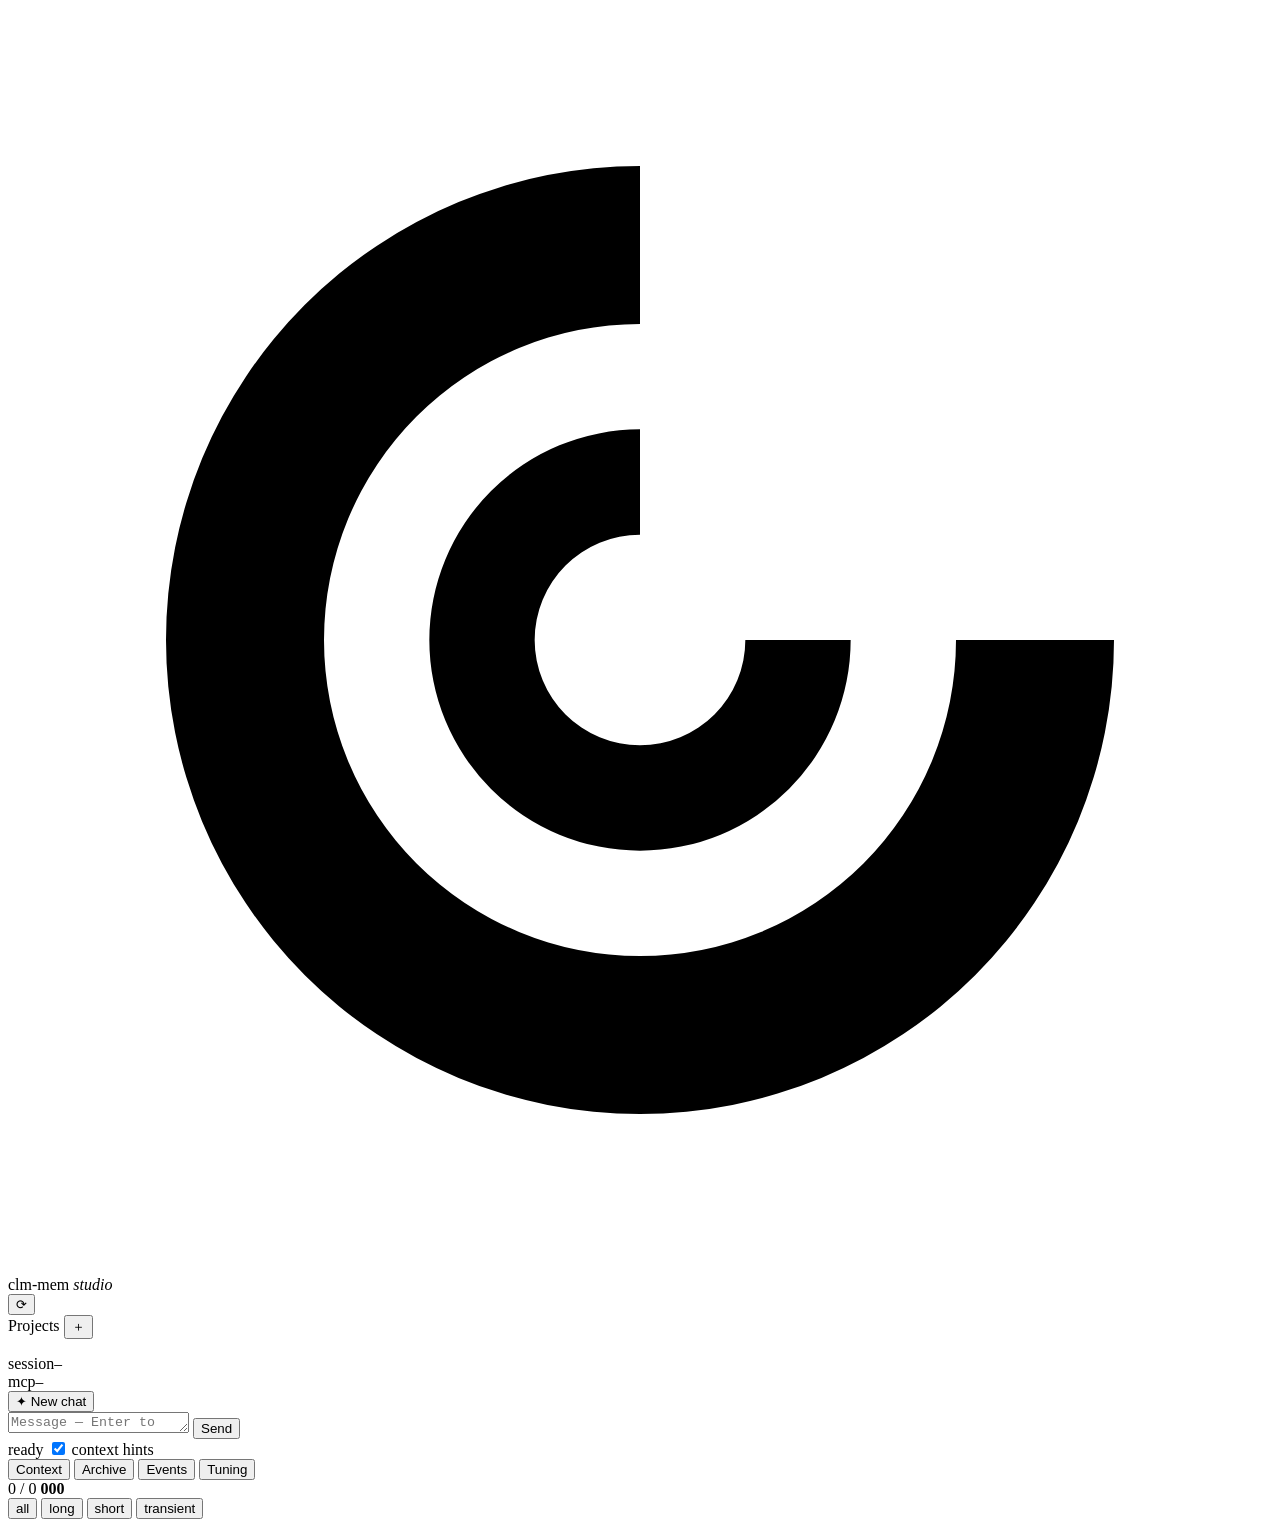
==== clm_mem/static/index.html @ be17dd7e "web studio UI assets + remote attach client + CLI wiring (--connect, --no-ui, MCP/ui urls)" ====
<!DOCTYPE html>
<html lang="en">
<head>
<meta charset="utf-8">
<meta name="viewport" content="width=device-width, initial-scale=1">
<title>clm-mem studio</title>
<link rel="icon" type="image/svg+xml" href="/favicon.svg">
<link rel="stylesheet" href="/style.css">
</head>
<body>
<header>
  <div class="brand">
    <svg class="logo" viewBox="0 0 24 24"><path d="M12 3a9 9 0 1 0 9 9h-3a6 6 0 1 1-6-6V3z"/><path d="M12 8a4 4 0 1 0 4 4h-2a2 2 0 1 1-2-2V8z"/></svg>
    <span class="name">clm-mem <em>studio</em></span>
  </div>
  <div class="status-pills" id="pills"></div>
  <div class="spacer"></div>
  <button id="refreshBtn" class="ghost" title="Refresh (f5)">⟳</button>
</header>

<main>
  <aside id="sidebar">
    <div class="side-head">
      <span>Projects</span>
      <button id="wsAddBtn" class="ghost tiny" title="New project">＋</button>
    </div>
    <form id="wsAddForm" hidden>
      <input id="wsAddInput" placeholder="project-name" autocomplete="off">
      <div class="row"><button type="submit" class="ok">create</button>
      <button type="button" class="cancel">cancel</button></div>
    </form>
    <ul id="wsList"></ul>
    <div class="side-foot">
      <div class="kv"><span>session</span><code id="sidLabel">—</code></div>
      <div class="kv"><span>mcp</span><code id="mcpLabel">—</code></div>
      <button id="newChatBtn" class="ghost">✦ New chat</button>
    </div>
  </aside>

  <section id="chatPane">
    <div id="messages"></div>
    <form id="composer">
      <div class="comp-row">
        <textarea id="input" rows="1" placeholder="Message — Enter to send, Shift+Enter for newline"></textarea>
        <button id="sendBtn" type="submit">Send</button>
      </div>
      <div class="comp-meta">
        <span id="statusLine">ready</span>
        <label class="hint-toggle"><input type="checkbox" id="hintsOn" checked> context hints</label>
      </div>
    </form>
  </section>

  <aside id="inspector">
    <nav id="tabs">
      <button data-tab="context" class="on">Context</button>
      <button data-tab="archive">Archive</button>
      <button data-tab="events">Events</button>
      <button data-tab="tuning">Tuning</button>
    </nav>

    <div id="tab-context" class="tab">
      <div class="budget">
        <div class="bar"><i id="budgetFill"></i></div>
        <div class="budget-text"><span id="budgetNums">0 / 0</span>
          <span class="counts">
            <b class="c-long" id="cLong">0</b><b class="c-short" id="cShort">0</b><b class="c-trans" id="cTrans">0</b>
          </span></div>
      </div>
      <div class="filter" id="tagFilter">
        <button data-tag="" class="on">all</button>
        <button data-tag="longterm">long</button>
        <button data-tag="shortterm">short</button>
        <button data-tag="transient">transient</button>
      </div>
      <ul id="blockList"></ul>
    </div>

    <div id="tab-archive" class="tab" hidden>
      <form id="searchForm"><input id="searchInput" placeholder="search evicted memory…" autocomplete="off"></form>
      <ul id="archiveList"><li class="empty">Type to search the archive.</li></ul>
    </div>

    <div id="tab-events" class="tab" hidden>
      <ul id="eventList"><li class="empty">No context events yet.</li></ul>
    </div>

    <div id="tab-tuning" class="tab" hidden>
      <label class="tune">shortterm keep per FIFO round
        <input type="range" id="keepSlider" min="0" max="95" step="5" value="50">
        <output id="keepOut">50%</output></label>
      <label class="tune">context budget (tokens)
        <input type="number" id="budgetInput" min="64" step="64" value="8192"></label>
      <label class="tune">evict threshold (SystemOne noul)
        <input type="range" id="thrSlider" min="0" max="100" step="5" value="70">
        <output id="thrOut">0.70</output></label>
      <p class="note">Changes apply live to the selected project's session.</p>
    </div>
  </aside>
</main>

<div id="toast"></div>
<script src="/app.js"></script>
</body>
</html>
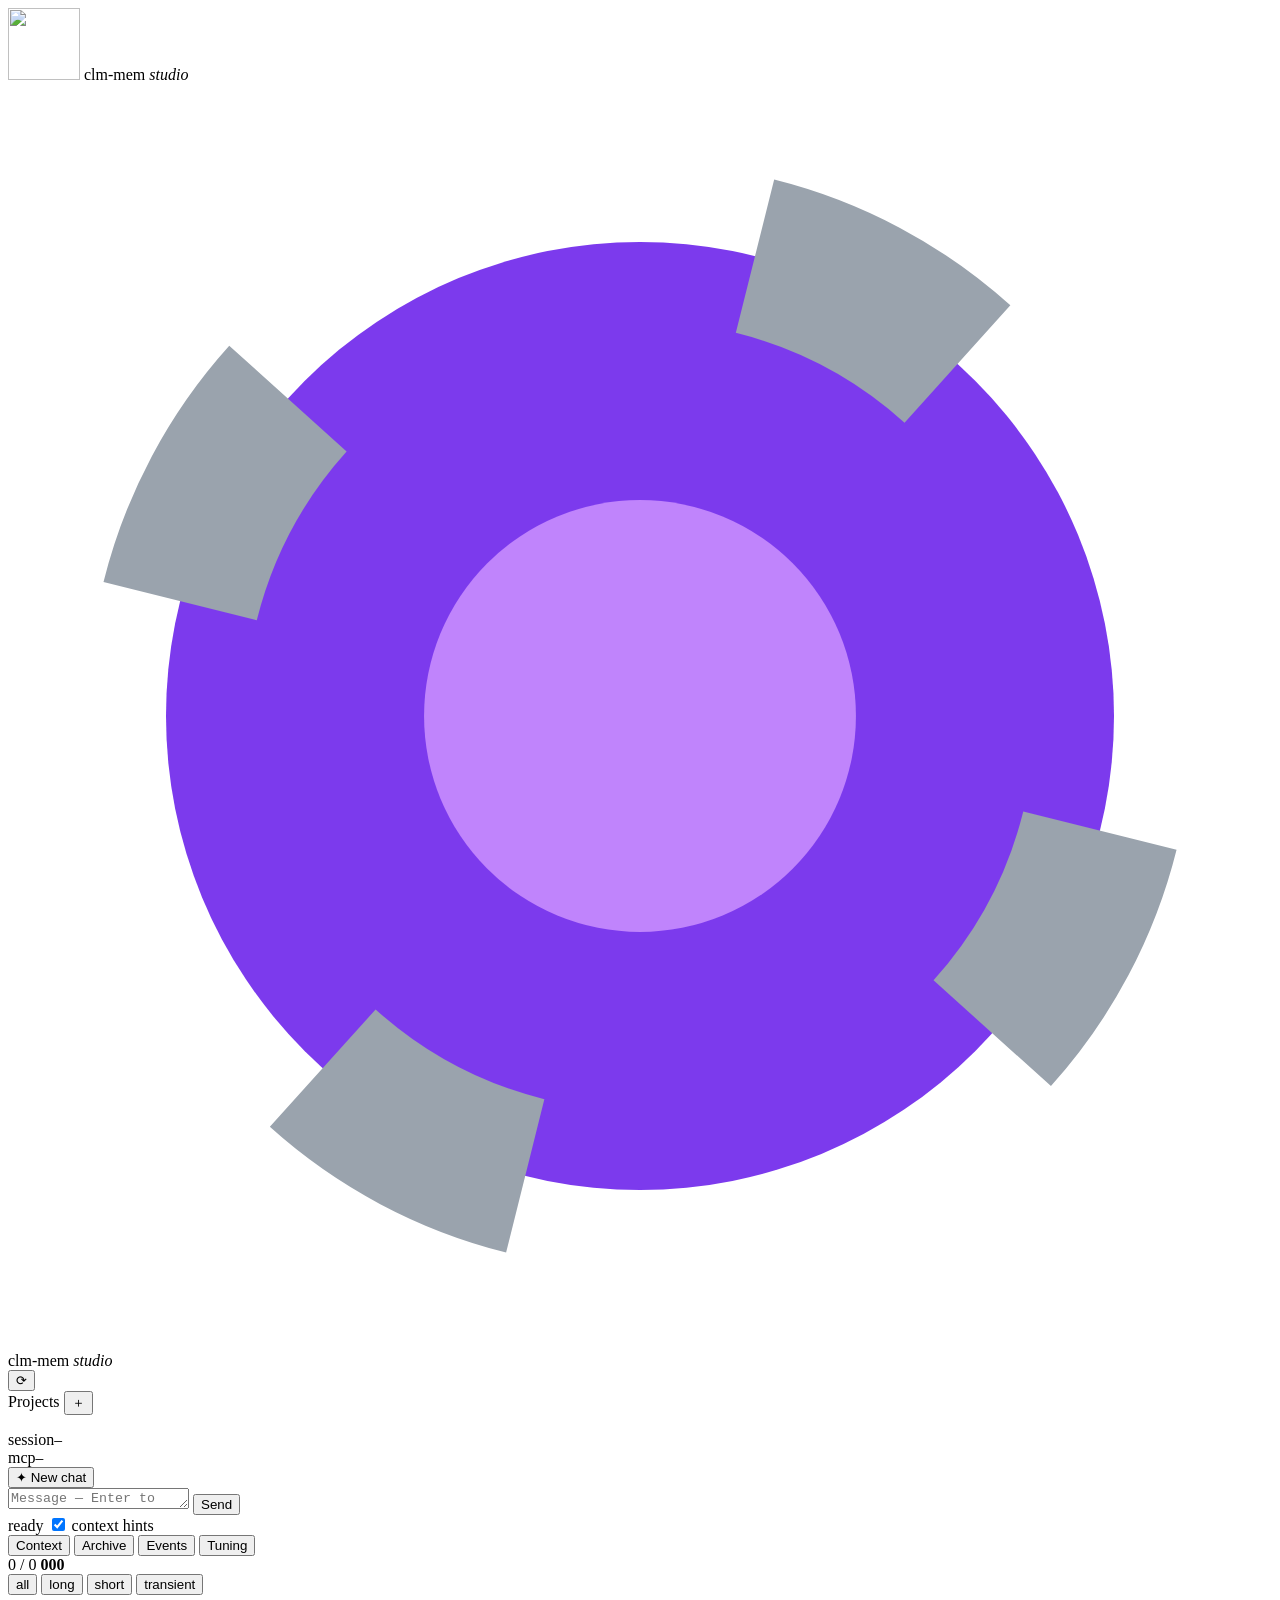
==== commit 83bbc861: "added new design langauge and forgetting meachanism" ====
--- a/clm_mem/static/index.html
+++ b/clm_mem/static/index.html
@@ -8,9 +8,13 @@
 <link rel="stylesheet" href="/style.css">
 </head>
 <body>
+<div id="splash">
+  <img src="/dyson.svg" width="72" height="72" alt="">
+  <span class="splash-name">clm-mem <em>studio</em></span>
+</div>
 <header>
   <div class="brand">
-    <svg class="logo" viewBox="0 0 24 24"><path d="M12 3a9 9 0 1 0 9 9h-3a6 6 0 1 1-6-6V3z"/><path d="M12 8a4 4 0 1 0 4 4h-2a2 2 0 1 1-2-2V8z"/></svg>
+    <svg class="logo" viewBox="0 0 24 24"><circle cx="12" cy="12" r="9" fill="#7c3aed"/><circle cx="12" cy="12" r="9" fill="none" stroke="#9aa3ad" stroke-width="3" stroke-dasharray="4.398 9.739" stroke-dashoffset="-2.199"/><circle cx="12" cy="12" r="4.1" fill="#c084fc"/></svg>
     <span class="name">clm-mem <em>studio</em></span>
   </div>
   <div class="status-pills" id="pills"></div>
@@ -90,16 +94,24 @@
         <input type="range" id="keepSlider" min="0" max="95" step="5" value="50">
         <output id="keepOut">50%</output></label>
       <label class="tune">context budget (tokens)
-        <input type="number" id="budgetInput" min="64" step="64" value="8192"></label>
+        <input type="number" id="budgetInput" min="64" step="64" value="8192">
+        <output id="ctxOut"></output></label>
       <label class="tune">evict threshold (SystemOne noul)
         <input type="range" id="thrSlider" min="0" max="100" step="5" value="70">
         <output id="thrOut">0.70</output></label>
+      <div class="tune-group">forgetting strategies</div>
+      <label class="tune check">decay &amp; reheating (forgetting curve)
+        <input type="checkbox" id="decayOn"></label>
+      <label class="tune check">supersede updates &amp; duplicates
+        <input type="checkbox" id="supOn"></label>
       <p class="note">Changes apply live to the selected project's session.</p>
     </div>
   </aside>
 </main>
 
 <div id="toast"></div>
+<script src="/dyson.js"></script>
+<script src="/dyson.js"></script>
 <script src="/app.js"></script>
 </body>
 </html>
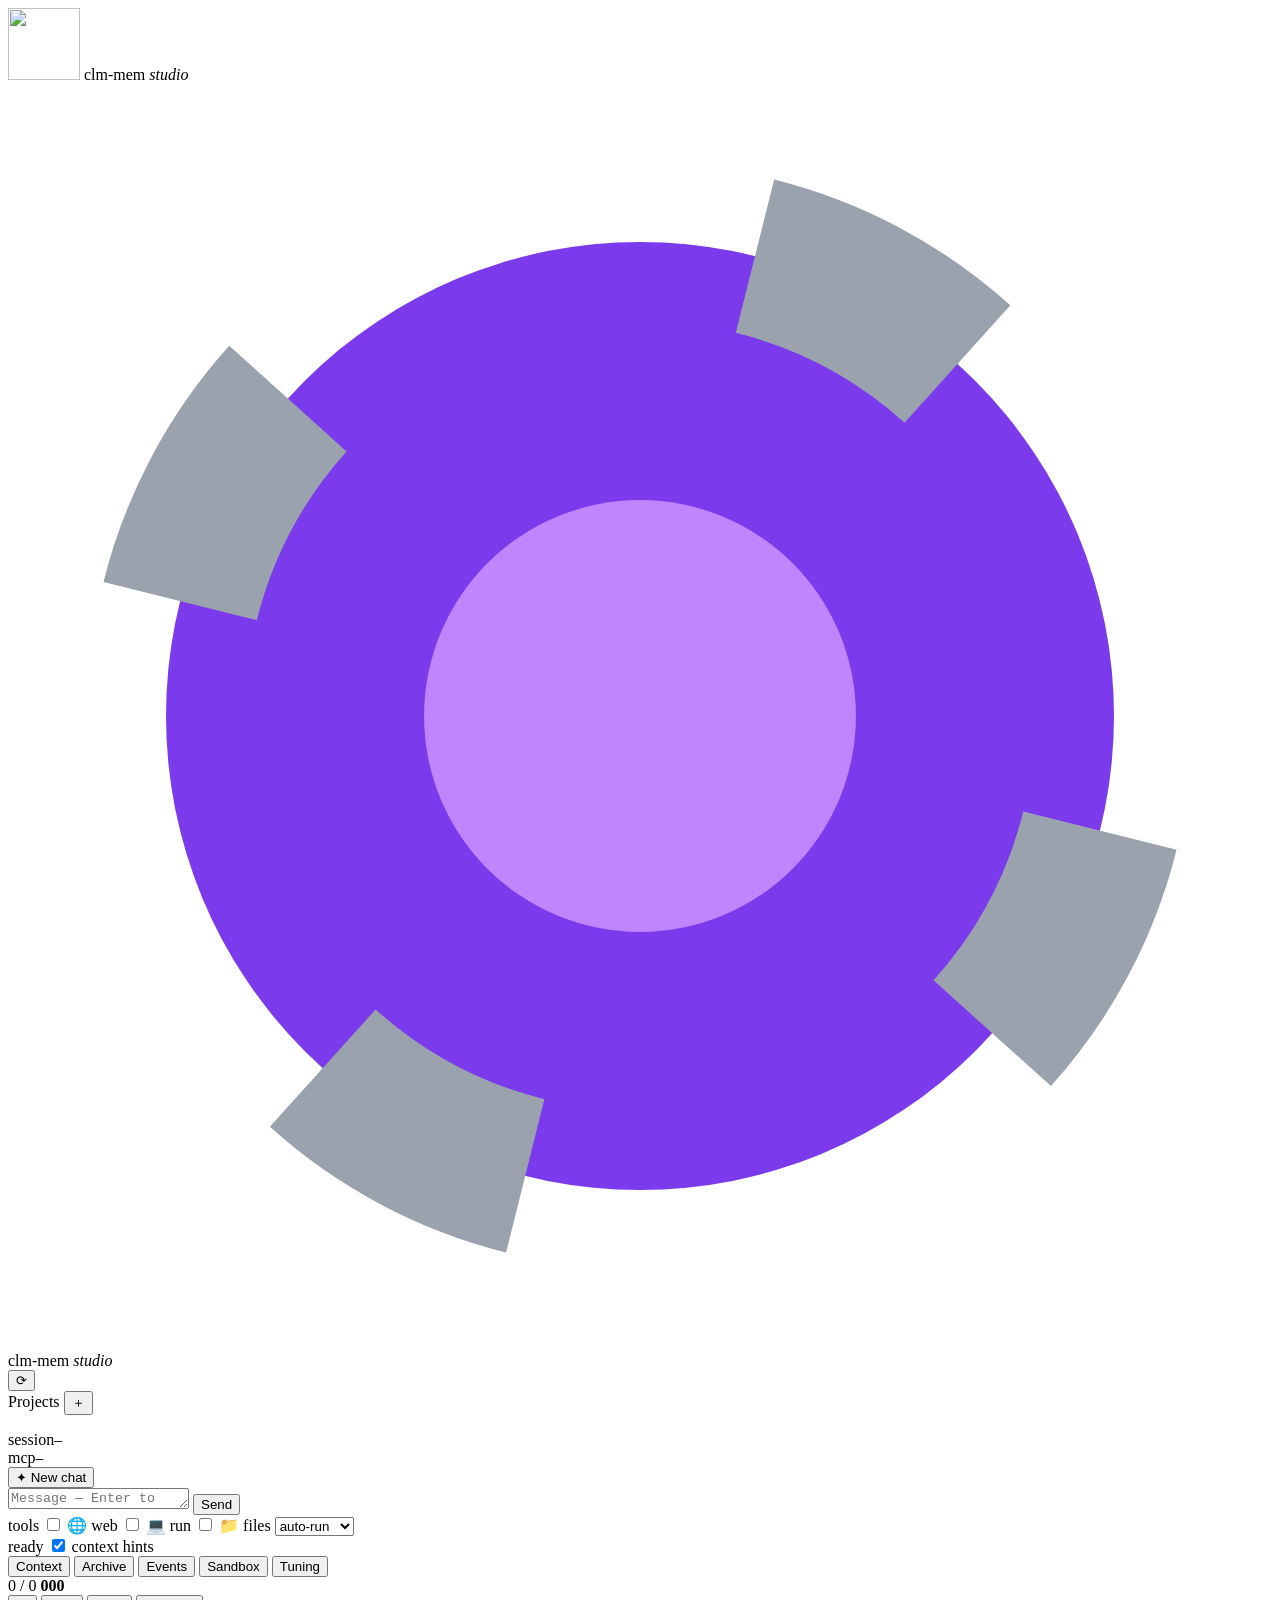
==== commit 446a8ba5: "feat(tools): opt-in agent tool loop with web search, sandboxed exec, and file operations Adds clm_me" ====
--- a/clm_mem/static/index.html
+++ b/clm_mem/static/index.html
@@ -48,6 +48,21 @@
         <textarea id="input" rows="1" placeholder="Message — Enter to send, Shift+Enter for newline"></textarea>
         <button id="sendBtn" type="submit">Send</button>
       </div>
+      <div class="comp-tools" id="toolBar">
+        <span class="tb-label">tools</span>
+        <label class="tb-toggle" data-cat="web"><input type="checkbox"
+          id="toolWeb"> 🌐 web</label>
+        <label class="tb-toggle" data-cat="exec"><input type="checkbox"
+          id="toolExec"> 💻 run</label>
+        <label class="tb-toggle" data-cat="fs"><input type="checkbox"
+          id="toolFs"> 📁 files</label>
+        <select id="policySel" title="approval policy for mutating tools">
+          <option value="auto">auto-run</option>
+          <option value="ask">ask first</option>
+          <option value="deny">never run</option>
+        </select>
+        <span id="toolStatus" class="tb-status"></span>
+      </div>
       <div class="comp-meta">
         <span id="statusLine">ready</span>
         <label class="hint-toggle"><input type="checkbox" id="hintsOn" checked> context hints</label>
@@ -60,6 +75,7 @@
       <button data-tab="context" class="on">Context</button>
       <button data-tab="archive">Archive</button>
       <button data-tab="events">Events</button>
+      <button data-tab="sandbox">Sandbox</button>
       <button data-tab="tuning">Tuning</button>
     </nav>
 
@@ -106,12 +122,31 @@
         <input type="checkbox" id="supOn"></label>
       <p class="note">Changes apply live to the selected project's session.</p>
     </div>
+
+    <div id="tab-sandbox" class="tab" hidden>
+      <div class="sb-info">
+        <span id="sbIso">—</span>
+        <span id="sbUsage">0 files</span>
+      </div>
+      <form id="termForm">
+        <input id="termInput" placeholder="$ run a command in this sandbox"
+          autocomplete="off">
+        <button type="submit">run</button>
+      </form>
+      <pre id="termLog" class="term-log"></pre>
+      <div class="sb-head-row">
+        <span class="tune-group">files</span>
+        <button id="sbRefreshBtn" class="ghost tiny" title="refresh">⟳</button>
+        <button id="sbResetBtn" class="ghost tiny danger">reset sandbox</button>
+      </div>
+      <ul id="fileList"><li class="empty">Empty sandbox.</li></ul>
+      <pre id="fileView" class="file-view" hidden></pre>
+    </div>
   </aside>
 </main>
 
 <div id="toast"></div>
 <script src="/dyson.js"></script>
-<script src="/dyson.js"></script>
 <script src="/app.js"></script>
 </body>
 </html>
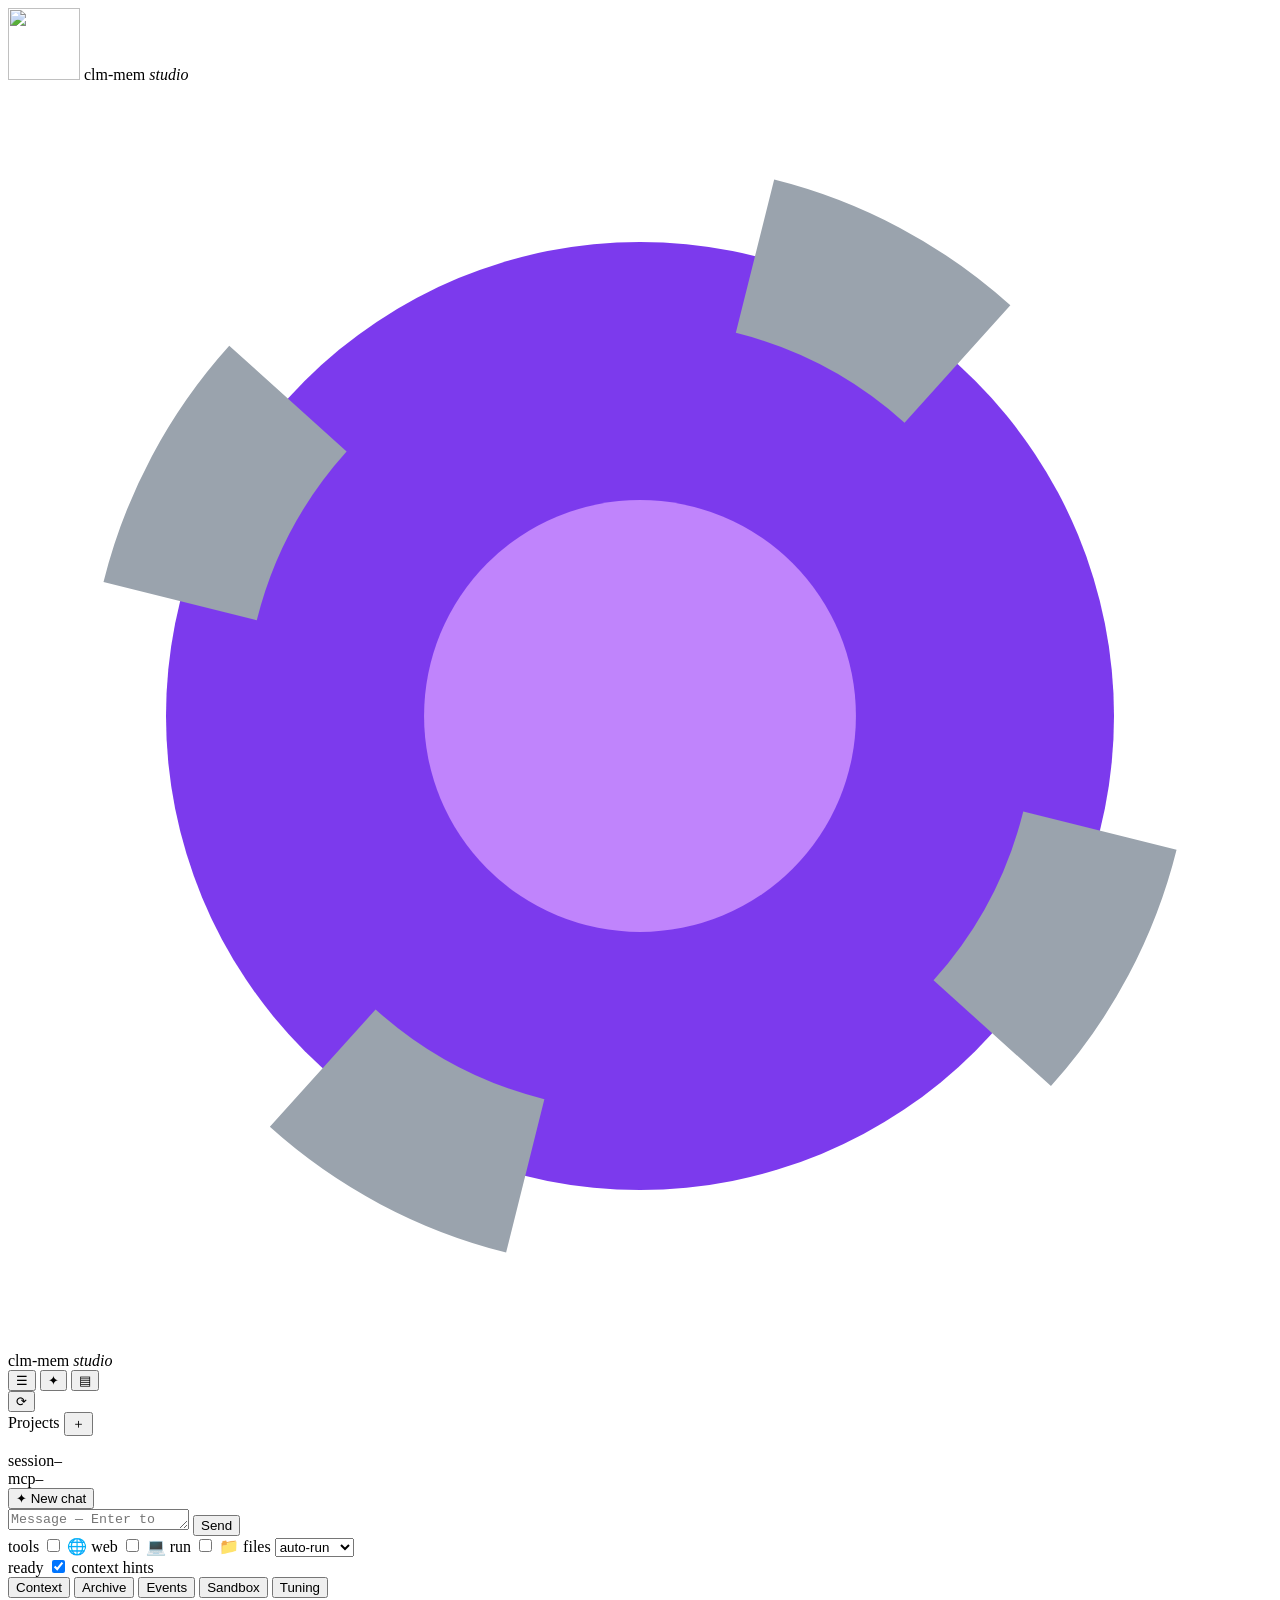
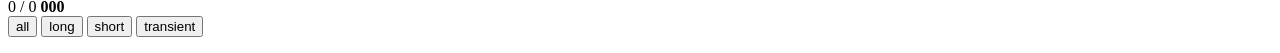
==== commit 63cfa99b: "studio UX: three independent scroll regions (page never scrolls, panels keep their own position thro" ====
--- a/clm_mem/static/index.html
+++ b/clm_mem/static/index.html
@@ -7,7 +7,7 @@
 <link rel="icon" type="image/svg+xml" href="/favicon.svg">
 <link rel="stylesheet" href="/style.css">
 </head>
-<body>
+<body class="view-chat">
 <div id="splash">
   <img src="/dyson.svg" width="72" height="72" alt="">
   <span class="splash-name">clm-mem <em>studio</em></span>
@@ -16,6 +16,11 @@
   <div class="brand">
     <svg class="logo" viewBox="0 0 24 24"><circle cx="12" cy="12" r="9" fill="#7c3aed"/><circle cx="12" cy="12" r="9" fill="none" stroke="#9aa3ad" stroke-width="3" stroke-dasharray="4.398 9.739" stroke-dashoffset="-2.199"/><circle cx="12" cy="12" r="4.1" fill="#c084fc"/></svg>
     <span class="name">clm-mem <em>studio</em></span>
+  </div>
+  <div class="view-btns" id="viewBtns" role="group" aria-label="switch panel" title="switch panel">
+    <button data-view="side" aria-pressed="false" title="projects">☰</button>
+    <button data-view="chat" class="on" aria-pressed="true" title="chat">✦</button>
+    <button data-view="insp" aria-pressed="false" title="inspector">▤</button>
   </div>
   <div class="status-pills" id="pills"></div>
   <div class="spacer"></div>
@@ -71,41 +76,43 @@
   </section>
 
   <aside id="inspector">
-    <nav id="tabs">
-      <button data-tab="context" class="on">Context</button>
-      <button data-tab="archive">Archive</button>
-      <button data-tab="events">Events</button>
-      <button data-tab="sandbox">Sandbox</button>
-      <button data-tab="tuning">Tuning</button>
+    <nav id="tabs" role="tablist">
+      <button data-tab="context" class="on" role="tab" aria-selected="true">Context</button>
+      <button data-tab="archive" role="tab" aria-selected="false">Archive</button>
+      <button data-tab="events" role="tab" aria-selected="false">Events</button>
+      <button data-tab="sandbox" role="tab" aria-selected="false">Sandbox</button>
+      <button data-tab="tuning" role="tab" aria-selected="false">Tuning</button>
     </nav>
 
-    <div id="tab-context" class="tab">
-      <div class="budget">
-        <div class="bar"><i id="budgetFill"></i></div>
-        <div class="budget-text"><span id="budgetNums">0 / 0</span>
-          <span class="counts">
-            <b class="c-long" id="cLong">0</b><b class="c-short" id="cShort">0</b><b class="c-trans" id="cTrans">0</b>
-          </span></div>
+    <div id="tab-context" class="tab" role="tabpanel">
+      <div class="tab-head">
+        <div class="budget">
+          <div class="bar"><i id="budgetFill"></i></div>
+          <div class="budget-text"><span id="budgetNums">0 / 0</span>
+            <span class="counts">
+              <b class="c-long" id="cLong">0</b><b class="c-short" id="cShort">0</b><b class="c-trans" id="cTrans">0</b>
+            </span></div>
+        </div>
+        <div class="filter" id="tagFilter">
+          <button data-tag="" class="on">all</button>
+          <button data-tag="longterm">long</button>
+          <button data-tag="shortterm">short</button>
+          <button data-tag="transient">transient</button>
+        </div>
       </div>
-      <div class="filter" id="tagFilter">
-        <button data-tag="" class="on">all</button>
-        <button data-tag="longterm">long</button>
-        <button data-tag="shortterm">short</button>
-        <button data-tag="transient">transient</button>
-      </div>
-      <ul id="blockList"></ul>
+      <ul id="blockList" class="tab-list"></ul>
     </div>
 
-    <div id="tab-archive" class="tab" hidden>
-      <form id="searchForm"><input id="searchInput" placeholder="search evicted memory…" autocomplete="off"></form>
-      <ul id="archiveList"><li class="empty">Type to search the archive.</li></ul>
+    <div id="tab-archive" class="tab" role="tabpanel" hidden>
+      <form id="searchForm" class="tab-head"><input id="searchInput" placeholder="search evicted memory…" autocomplete="off"></form>
+      <ul id="archiveList" class="tab-list"><li class="empty">Type to search the archive.</li></ul>
     </div>
 
-    <div id="tab-events" class="tab" hidden>
-      <ul id="eventList"><li class="empty">No context events yet.</li></ul>
+    <div id="tab-events" class="tab" role="tabpanel" hidden>
+      <ul id="eventList" class="tab-list"><li class="empty">No context events yet.</li></ul>
     </div>
 
-    <div id="tab-tuning" class="tab" hidden>
+    <div id="tab-tuning" class="tab" role="tabpanel" hidden>
       <label class="tune">shortterm keep per FIFO round
         <input type="range" id="keepSlider" min="0" max="95" step="5" value="50">
         <output id="keepOut">50%</output></label>
@@ -123,7 +130,7 @@
       <p class="note">Changes apply live to the selected project's session.</p>
     </div>
 
-    <div id="tab-sandbox" class="tab" hidden>
+    <div id="tab-sandbox" class="tab" role="tabpanel" hidden>
       <div class="sb-info">
         <span id="sbIso">—</span>
         <span id="sbUsage">0 files</span>
